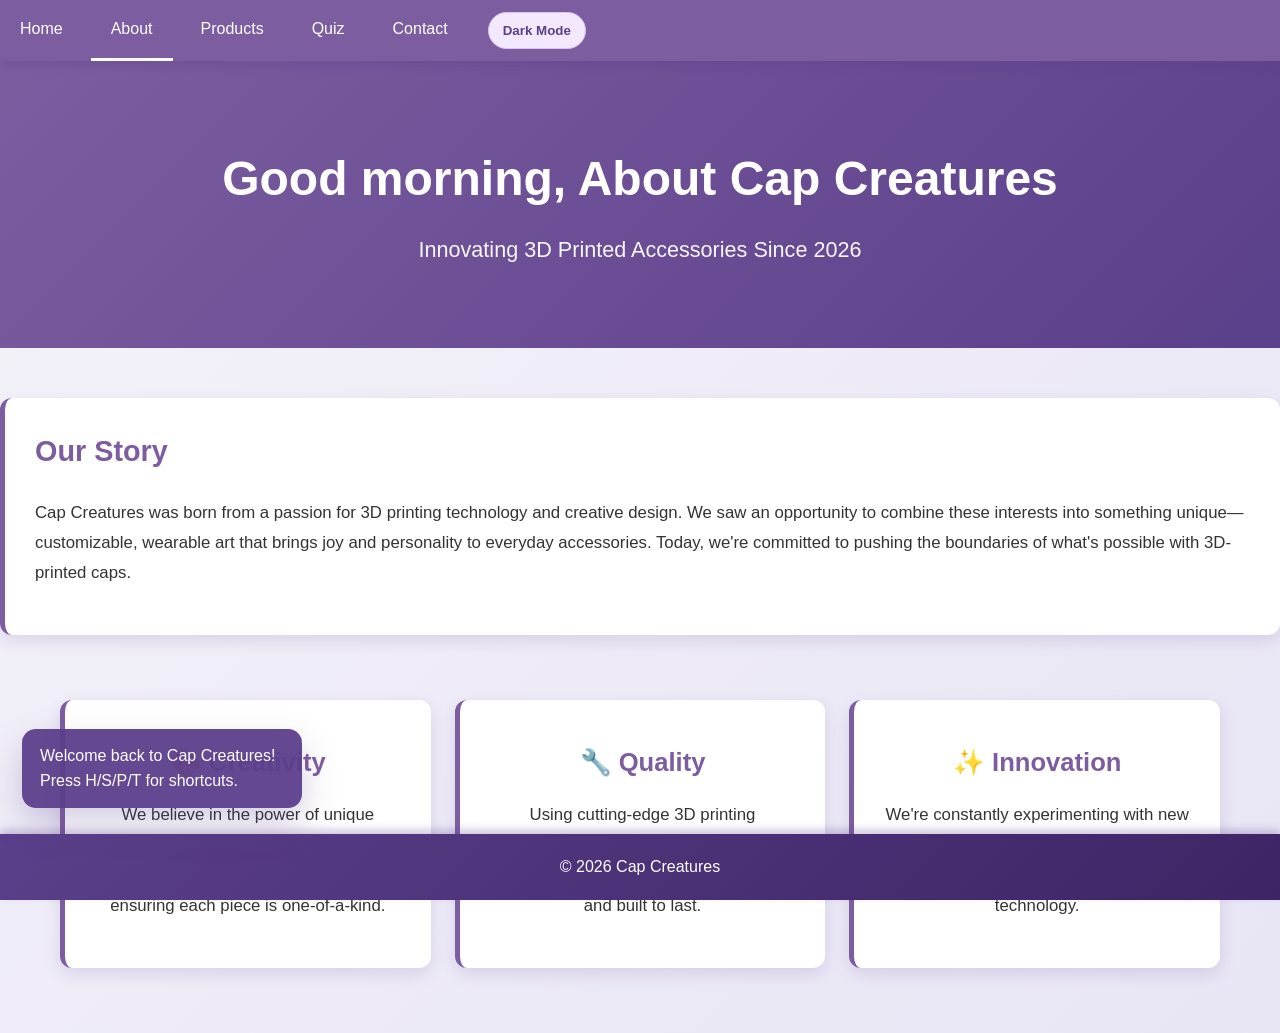
==== about.html @ 5f5dfdba "Add files via upload" ====
<!DOCTYPE html>
<html lang="en">
<head>
    <meta charset="UTF-8">
    <meta name="viewport" content="width=device-width, initial-scale=1.0">
    <title>Cap Creatures | About</title>
    <link rel="stylesheet" href="style.css">
</head>
<body>
   <div class="topnav">
        <a href="index.html">Home</a>
        <a href="about.html">About</a>
        <a href="products.html">Products</a>
        <a href="quiz.html">Quiz</a>
        <a href="contact.html">Contact</a>
    </div>

    <div class="hero-alt">
        <h1>About Cap Creatures</h1>
        <p>Innovating 3D Printed Accessories Since 2026</p>
    </div>

    <div class="card">
        <h2>Our Story</h2>
        <p>Cap Creatures was born from a passion for 3D printing technology and creative design. We saw an opportunity to combine these interests into something unique—customizable, wearable art that brings joy and personality to everyday accessories. Today, we're committed to pushing the boundaries of what's possible with 3D-printed caps.</p>
    </div>

    <div class="cards-grid">
        <div class="card">
            <h3>🎨 Creativity</h3>
            <p>We believe in the power of unique design. Every cap is crafted with attention to detail and artistic vision, ensuring each piece is one-of-a-kind.</p>
        </div>
        <div class="card">
            <h3>🔧 Quality</h3>
            <p>Using cutting-edge 3D printing technology, we deliver high-quality products that are durable, comfortable, and built to last.</p>
        </div>
        <div class="card">
            <h3>✨ Innovation</h3>
            <p>We're constantly experimenting with new materials, designs, and techniques to stay at the forefront of wearable technology.</p>
        </div>
    </div>

   
    

    <footer>
        <p>© 2026 Cap Creatures</p>
    </footer>




    <script src="script.js"></script>
</body>

</html>
---- style.css ----
/* General Styles */
* {
    box-sizing: border-box;
}

body {
    font-family: 'Segoe UI', Tahoma, Geneva, Verdana, sans-serif;
    margin: 0;
    padding: 0;
    background: linear-gradient(135deg, #f5f3f9 0%, #e8e5f5 100%);
    color: #333;
    line-height: 1.6;
}

header {
    background: linear-gradient(135deg, #7c5da0 0%, #5a3f8a 100%);
    color: #fff;
    padding: 15px 0;
    text-align: center;
}

/* Navigation */
.topnav,
nav {
    background-color: #7c5da0;
    overflow: hidden;
    box-shadow: 0 4px 8px rgba(92, 63, 140, 0.3);
    position: sticky;
    top: 0;
    z-index: 100;
}

.topnav a,
nav a {
    float: left;
    display: block;
    color: #fff;
    text-align: center;
    padding: 16px 20px;
    text-decoration: none;
    font-weight: 500;
    transition: all 0.3s ease;
    border-bottom: 3px solid transparent;
}

.topnav a:hover,
nav a:hover {
    background-color: #a67dbe;
    color: #fff;
    border-bottom: 3px solid #e8d5f2;
    transform: translateY(-2px);
}

.topnav a.active-link,
nav a.active-link {
    border-bottom-color: #fff;
}

.theme-toggle {
    background: #f3e9ff;
    color: #5a3f8a;
    border: 1px solid #d8c3f3;
    border-radius: 999px;
    padding: 10px 14px;
    margin-left: 12px;
    font-weight: 700;
    cursor: pointer;
    transition: background 0.2s ease, transform 0.2s ease;
}

.theme-toggle:hover {
    background: #e1cff5;
    transform: translateY(-1px);
}

.button-focus {
    outline: 2px solid #5a3f8a;
    outline-offset: 3px;
}

.view-button,
.buy-button,
.cta-button,
.thingyverse-button,
.theme-toggle {
    position: relative;
    overflow: hidden;
}

.ripple {
    position: absolute;
    border-radius: 50%;
    background: rgba(255, 255, 255, 0.65);
    transform: scale(0);
    animation: ripple 0.6s ease-out;
    pointer-events: none;
}

@keyframes ripple {
    to {
        transform: scale(4);
        opacity: 0;
    }
}

.page-overlay {
    position: fixed;
    inset: 0;
    background: radial-gradient(circle at top left, rgba(124, 93, 160, 0.35), rgba(60, 32, 92, 0.95));
    z-index: 9999;
    opacity: 1;
    transition: opacity 0.8s ease;
}

.page-overlay-hidden {
    opacity: 0;
    pointer-events: none;
}

body.page-loading {
    overflow: hidden;
}

.reveal {
    opacity: 0;
    transform: translateY(24px);
    transition: opacity 0.8s ease, transform 0.8s ease;
}

.reveal-visible {
    opacity: 1;
    transform: none;
}

.hero-image {
    will-change: transform;
}

.topnav {
    display: flex;
    align-items: center;
    flex-wrap: wrap;
    gap: 8px;
}

.topnav a {
    float: none;
}

.back-to-top {
    position: fixed;
    right: 22px;
    bottom: 22px;
    background: #7c5da0;
    color: #fff;
    border: none;
    padding: 10px 14px;
    border-radius: 999px;
    font-size: 0.95rem;
    font-weight: 700;
    cursor: pointer;
    box-shadow: 0 12px 28px rgba(92, 63, 140, 0.22);
    transition: transform 0.2s ease, opacity 0.2s ease;
    z-index: 200;
}

.back-to-top:hover {
    transform: translateY(-2px);
}

.back-to-top[hidden] {
    display: none;
}

.toast-message {
    position: fixed;
    left: 22px;
    bottom: 92px;
    background: rgba(92, 63, 140, 0.95);
    color: #fff;
    padding: 14px 18px;
    border-radius: 14px;
    box-shadow: 0 16px 34px rgba(92, 63, 140, 0.25);
    opacity: 0;
    transform: translateY(10px);
    transition: opacity 0.25s ease, transform 0.25s ease;
    pointer-events: none;
    z-index: 200;
    max-width: 280px;
}

.toast-message.visible {
    opacity: 1;
    transform: translateY(0);
}

.card-hover {
    transform: translateY(-3px);
    box-shadow: 0 14px 34px rgba(92, 63, 140, 0.22);
}

.highlighted-card {
    border-color: #e8d5f2;
    box-shadow: 0 20px 40px rgba(124, 93, 160, 0.35);
    animation: pulse-highlight 2.5s ease-in-out infinite alternate;
}

.quiz-card {
    padding: 30px;
    background: rgba(255, 255, 255, 0.95);
    border-radius: 18px;
    box-shadow: 0 18px 40px rgba(92, 63, 140, 0.12);
}

.quiz-progress {
    display: flex;
    align-items: center;
    justify-content: space-between;
    gap: 14px;
    margin-bottom: 24px;
}

.quiz-progress-track {
    flex: 1;
    height: 10px;
    background: #ece4f7;
    border-radius: 999px;
    overflow: hidden;
    box-shadow: inset 0 2px 8px rgba(124, 93, 160, 0.1);
}

.quiz-progress-bar {
    width: 0%;
    height: 100%;
    background: linear-gradient(135deg, #7c5da0, #ad8bc8);
    transition: width 0.4s ease;
}

.quiz-progress span {
    font-weight: 700;
    color: #5a3f8a;
    white-space: nowrap;
}

.quiz-question {
    margin-bottom: 26px;
}

.quiz-question h2 {
    margin-bottom: 16px;
    color: #5a3f8a;
    font-size: 1.2rem;
}

.quiz-options {
    display: grid;
    gap: 12px;
}

.quiz-options label {
    display: block;
    background: #f8f4fb;
    padding: 14px 18px;
    border-radius: 12px;
    cursor: pointer;
    border: 2px solid transparent;
    transition: border-color 0.25s ease, transform 0.2s ease, background 0.2s ease;
}

.quiz-options input {
    margin-right: 12px;
}

.quiz-options label:hover {
    background: #f2e9ff;
    transform: translateX(2px);
}

.quiz-result {
    text-align: center;
    padding: 24px;
    opacity: 0;
    transform: translateY(20px);
    transition: opacity 0.6s ease, transform 0.6s ease;
}

.quiz-result.quiz-result-active {
    opacity: 1;
    transform: none;
}

.quiz-result-badge {
    display: inline-flex;
    align-items: center;
    justify-content: center;
    margin: 0 auto 18px auto;
    padding: 10px 18px;
    border-radius: 999px;
    background: linear-gradient(135deg, rgba(124, 93, 160, 0.16), rgba(173, 139, 200, 0.24));
    color: #5a3f8a;
    font-weight: 700;
    letter-spacing: 0.03em;
    box-shadow: 0 10px 28px rgba(124, 93, 160, 0.14);
}

.quiz-result img {
    width: 100%;
    max-width: 420px;
    margin: 20px auto;
    display: block;
    border-radius: 18px;
    box-shadow: 0 20px 40px rgba(92, 63, 140, 0.18);
}

.quiz-result h2 {
    margin-bottom: 14px;
    color: #7c5da0;
}

.quiz-result p {
    font-size: 1rem;
    line-height: 1.8;
    max-width: 700px;
    margin: 0 auto 24px auto;
}

@keyframes pulse-highlight {
    from {
        transform: translateY(0);
    }
    to {
        transform: translateY(-4px);
    }
}

body.dark-mode {
    background: #160f24;
    color: #efe6ff;
}

body.dark-mode .topnav,
body.dark-mode nav {
    background-color: #3f2a57;
}

body.dark-mode .topnav a,
body.dark-mode nav a,
body.dark-mode .theme-toggle {
    color: #f3e9ff;
}

body.dark-mode .card {
    background-color: #241a3e;
    color: #efe6ff;
    border-left-color: #9f80d9;
}

body.dark-mode .hero,
body.dark-mode .hero-alt {
    background: rgba(124, 93, 160, 0.12);
}

body.dark-mode .back-to-top {
    background: #9f80d9;
}

body.dark-mode .toast-message {
    background: rgba(150, 112, 209, 0.95);
}

main {
    padding: 40px 20px 100px 20px;
    max-width: 1000px;
    margin: 0 auto;
}

/* Hero Section */
.hero {
    display: grid;
    grid-template-columns: 1fr 1fr;
    align-items: center;
    gap: 40px;
    padding: 60px 20px;
    max-width: 1200px;
    margin: 0 auto 50px;
    background: linear-gradient(135deg, rgba(124, 93, 160, 0.08) 0%, rgba(173, 139, 200, 0.08) 100%);
    border-radius: 18px;
}

.hero-content {
    z-index: 2;
}

.hero h1 {
    font-size: 3.2em;
    color: #7c5da0;
    margin: 0 0 12px 0;
    font-weight: 800;
    line-height: 1.1;
}

.hero p {
    font-size: 1.28em;
    color: #5a4a72;
    margin: 0 0 28px 0;
    line-height: 1.4;
}

.hero-image {
    width: 100%;
    max-height: 400px;
    object-fit: cover;
    border-radius: 16px;
    box-shadow: 0 20px 50px rgba(92, 63, 140, 0.2);
}

.cta-button {
    display: inline-block;
    padding: 16px 40px;
    background: linear-gradient(135deg, #7c5da0 0%, #ad8bc8 100%);
    color: #fff;
    text-decoration: none;
    border-radius: 999px;
    font-size: 1.05rem;
    font-weight: 700;
    text-transform: uppercase;
    letter-spacing: 0.05em;
    transition: all 0.3s ease;
    box-shadow: 0 8px 24px rgba(124, 93, 160, 0.2);
}

.cta-button:hover {
    transform: translateY(-3px);
    box-shadow: 0 14px 36px rgba(124, 93, 160, 0.3);
    opacity: 0.96;
}

/* Cards */
.card {
    background-color: #fff;
    border: none;
    border-left: 5px solid #7c5da0;
    border-radius: 12px;
    padding: 30px;
    margin: 25px 0;
    color: #333;
    box-shadow: 0 6px 16px rgba(92, 63, 140, 0.15);
    transition: all 0.3s ease;
}

.card:hover {
    box-shadow: 0 10px 24px rgba(92, 63, 140, 0.25);
    transform: translateY(-4px);
}

.card h2 {
    color: #7c5da0;
    margin-top: 0;
    font-size: 1.8em;
}

.card p {
    font-size: 1.05em;
    line-height: 1.8;
}

/* Products Container */
.products-container {
    display: grid;
    grid-template-columns: repeat(3, 1fr);
    gap: 20px;
    max-width: 1200px;
    margin: 0 auto;
}

/* Footer */
footer {
    background: linear-gradient(135deg, #5a3f8a 0%, #3d2565 100%);
    color: #fff;
    text-align: center;
    padding: 20px;
    position: fixed;
    width: 100%;
    bottom: 0;
    box-shadow: 0 -4px 8px rgba(92, 63, 140, 0.3);
    font-weight: 500;
}

footer p {
    margin: 0;
}

/* Responsive Design */
@media (max-width: 768px) {
    .hero {
        grid-template-columns: 1fr;
        padding: 40px 20px;
        gap: 25px;
        margin-bottom: 30px;
    }

    .hero h1 {
        font-size: 2.2em;
    }

    .hero p {
        font-size: 1.1em;
    }

    .hero-image {
        max-height: 300px;
    }

    .card {
        padding: 20px;
        margin: 15px 0;
    }
    
    .card h2 {
        font-size: 1.4em;
    }
    
    main {
        padding: 20px 15px 100px 15px;
    }
}

@media (max-width: 600px) {
    .topnav a,
    nav a {
        float: none;
        width: 100%;
        padding: 14px 16px;
    }
    
    .card {
        width: 100%;
    }
}

.product-card {
    max-width: 540px;
    margin: 40px auto 100px;
    text-align: center;
}

.product-card img {
    width: 100%;
    max-height: 320px;
    object-fit: cover;
    border-radius: 18px;
    margin: 24px 0;
    box-shadow: 0 12px 24px rgba(92, 63, 140, 0.18);
}

.product-card p {
    font-size: 1rem;
    margin: 0 0 28px;
    color: #5a4a72;
}

.view-button {
    display: inline-block;
    padding: 14px 34px;
    background: linear-gradient(135deg, #7c5da0 0%, #ad8bc8 100%);
    color: #fff;
    border: none;
    border-radius: 999px;
    cursor: pointer;
    font-size: 0.98rem;
    font-weight: 700;
    text-transform: uppercase;
    letter-spacing: 0.04em;
    transition: transform 0.25s ease, box-shadow 0.25s ease, opacity 0.25s ease;
}

.view-button:hover,
.view-button:focus {
    transform: translateY(-2px);
    box-shadow: 0 14px 30px rgba(124, 93, 160, 0.22);
    opacity: 0.96;
}

/* Shop Page Styles */
.shop-grid {
    display: grid;
    grid-template-columns: repeat(auto-fit, minmax(260px, 1fr));
    gap: 24px;
    max-width: 1200px;
    margin: 40px auto;
    padding: 0 20px;
}

.shop-grid .product-card {
    text-align: left;
    padding: 24px;
    border-radius: 20px;
    background: #fff;
    border: 1px solid rgba(124, 93, 160, 0.15);
    box-shadow: 0 12px 30px rgba(92, 63, 140, 0.08);
}

.shop-grid .product-card h3 {
    margin: 18px 0 10px;
    color: #5a3f8a;
    font-size: 1.35rem;
}

.shop-grid .product-card .price {
    font-weight: 700;
    margin: 12px 0;
    color: #7c5da0;
}

.buy-button,
.view-button {
    display: inline-block;
    padding: 14px 34px;
    background: linear-gradient(135deg, #7c5da0 0%, #ad8bc8 100%);
    color: #fff;
    border: none;
    border-radius: 999px;
    cursor: pointer;
    font-size: 0.98rem;
    font-weight: 700;
    text-transform: uppercase;
    letter-spacing: 0.04em;
    transition: transform 0.25s ease, box-shadow 0.25s ease, opacity 0.25s ease;
}

.buy-button:hover,
.buy-button:focus {
    transform: translateY(-2px);
    box-shadow: 0 14px 30px rgba(124, 93, 160, 0.22);
    opacity: 0.96;
}

.checkout-form {
    display: grid;
    gap: 18px;
    margin-top: 24px;
}

.checkout-form label {
    display: block;
    font-weight: 600;
    color: #4f3a69;
    font-size: 0.95rem;
}

.checkout-form input,
.checkout-form textarea {
    width: 100%;
    border: 1px solid rgba(124, 93, 160, 0.25);
    border-radius: 14px;
    padding: 14px 16px;
    margin-top: 8px;
    font-size: 1rem;
    background: #faf8ff;
    color: #3b2d53;
}

.checkout-form textarea {
    resize: vertical;
}

.payment-row {
    display: flex;
    gap: 18px;
    flex-wrap: wrap;
    margin-top: 4px;
}

.payment-row label {
    display: inline-flex;
    align-items: center;
    gap: 8px;
    font-weight: 500;
}

.order-confirmation {
    margin-top: 30px;
    padding: 28px;
    background: #f9f5ff;
    border: 1px solid rgba(124, 93, 160, 0.18);
    border-radius: 18px;
}

.order-confirmation h3 {
    margin-top: 0;
    color: #7c5da0;
}

.order-confirmation p {
    color: #5a4a72;
    line-height: 1.65;
}

/* About Page Hero */
.hero-alt {
    background: linear-gradient(135deg, #7c5da0 0%, #5a3f8a 100%);
    color: #fff;
    padding: 80px 40px;
    text-align: center;
    margin-bottom: 50px;
}

.hero-alt h1 {
    font-size: 3em;
    margin: 0 0 16px 0;
    font-weight: 800;
}

.hero-alt p {
    font-size: 1.35em;
    margin: 0;
    opacity: 0.95;
}

/* Cards Grid */
.cards-grid {
    display: grid;
    grid-template-columns: repeat(auto-fit, minmax(300px, 1fr));
    gap: 24px;
    margin: 40px 0;
    max-width: 1200px;
    margin-left: auto;
    margin-right: auto;
    padding: 0 20px;
}

.cards-grid .card {
    text-align: center;
}

.cards-grid h3 {
    font-size: 1.6em;
    color: #7c5da0;
    margin: 12px 0;
}

    border-left: 5px solid #7c5da0;
    border-radius: 12px;
    padding: 30px;
    color: #333;
    box-shadow: 0 6px 16px rgba(92, 63, 140, 0.15);
    transition: all 0.3s ease;


    .card1 {
    display: flex;
    flex-wrap: wrap;
    gap: 20px;
    justify-content: space-between;
}
.card1 hover {
    transform: translateY(-4px);
    box-shadow: 0 10px 24px rgba(92, 63, 140, 0.25);
}
.card1  {
    flex: 1 1 calc(33.333% - 20px);
    max-width: calc(60.6666% - 25px);
    background-color: #ffffff;
    border: none;
    border-left: 5px solid #7c5da0;
    border-radius: 12px;
    padding: 30px;
    color: #333;
    box-shadow: 0 6px 16px rgba(92, 63, 140, 0.15);
    transition: all 0.3s ease;



}
.card1 {
    display: flex;
    flex-wrap: wrap;
    gap: 20px;
    justify-content: space-between;
}
.card1 hover {
    transform: translateY(-4px);
    box-shadow: 0 10px 24px rgba(92, 63, 140, 0.25);
}
.card1 {
    flex: 1 1 calc(33.333% - 20px);
    max-width: calc(60.6666% - 25px);
    background-color: #ffffff;
    border: none;
    border-left: 5px solid #7c5da0;
    border-radius: 12px;
    padding: 30px;
    color: #333;
    box-shadow: 0 6px 16px rgba(92, 63, 140, 0.15);
    transition: all 0.3s ease;


}
.thingyverse-button {
    display: inline-block;
    padding: 14px 34px;
    background: linear-gradient(135deg, #7c5da0 0%, #ad8bc8 100%);
    color: #fff;
    border: none;
    border-radius: 999px;
    cursor: pointer;
    font-size: 0.98rem;
    font-weight: 700;
    text-transform: uppercase;
    letter-spacing: 0.04em;
    transition: transform 0.25s ease, box-shadow 0.25s ease, opacity 0.25s ease;
}

.thingyverse-button:hover,
.thingyverse-button:focus {
    transform: translateY(-2px);
    box-shadow: 0 14px 30px rgba(124, 93, 160, 0.22);
    opacity: 0.96;
}

    border-left: 5px solid #7c5da0;
    border-radius: 12px;
    padding: 30px;
    color: #333;
    box-shadow: 0 6px 16px rgba(92, 63, 140, 0.15);
    transition: all 0.3s ease;


    .card1 {
    display: flex;
    flex-wrap: wrap;
    gap: 20px;
    justify-content: space-between;
}
.page-content,
.fs-form {
  width: min(920px, calc(100% - 32px));
  margin: 72px auto;
  padding: clamp(24px, 5vw, 44px);
  border: 1px solid rgba(255, 255, 255, 0.16);
  border-radius: 8px;
  background: var(--panel-dark);
  box-shadow: var(--shadow);
  backdrop-filter: blur(12px);
}

.fs-form {
  color: var(--ink);
  background: var(--panel);
}

.fs-form h1 {
  margin-bottom: 18px;
  color: var(--ink);
  font-size: clamp(2rem, 5vw, 3.4rem);
}

.fs-field {
  margin-bottom: 18px;
}

.fs-label {
  display: block;
  margin-bottom: 7px;
  font-weight: 800;
}

.fs-input,
.fs-textarea {
  width: 100%;
  padding: 13px;
  border: 2px solid rgba(16, 16, 20, 0.14);
  border-radius: 6px;
  background: white;
  color: var(--ink);
  font-size: 16px;
}

.fs-input:focus,
.fs-textarea:focus {
  outline: 3px solid rgba(49, 215, 255, 0.36);
  border-color: var(--cyan);
}

.fs-textarea {
  min-height: 140px;
  resize: vertical;
}

.fs-description,
.char-count {
  margin: 7px 0 0;
  color: #56435d;
  font-size: 0.92rem;
}

.fs-button {
  width: 100%;
}
.cards {
    display: flex;
    flex-wrap: wrap;
    gap: 20px;
    justify-content: space-between;
}]
.cards:hover {
    transform: translateY(-4px);
    box-shadow: 0 10px 24px rgba(92, 63, 140, 0.25);
}
.cards {
    flex: 1 1 calc(33.333% - 20px);
    max-width: calc(60.6666% - 25px);
    background-color: #ffffff;
    border: none;
    border-left: 5px solid #7c5da0;
    border-radius: 12px;
    .products-container {
    display: flex;
    flex-wrap: wrap;
    gap: 20px;
}

.products-container {
    display: grid;
    grid-template-columns: repeat(3, 1fr);
    gap: 20px;
}
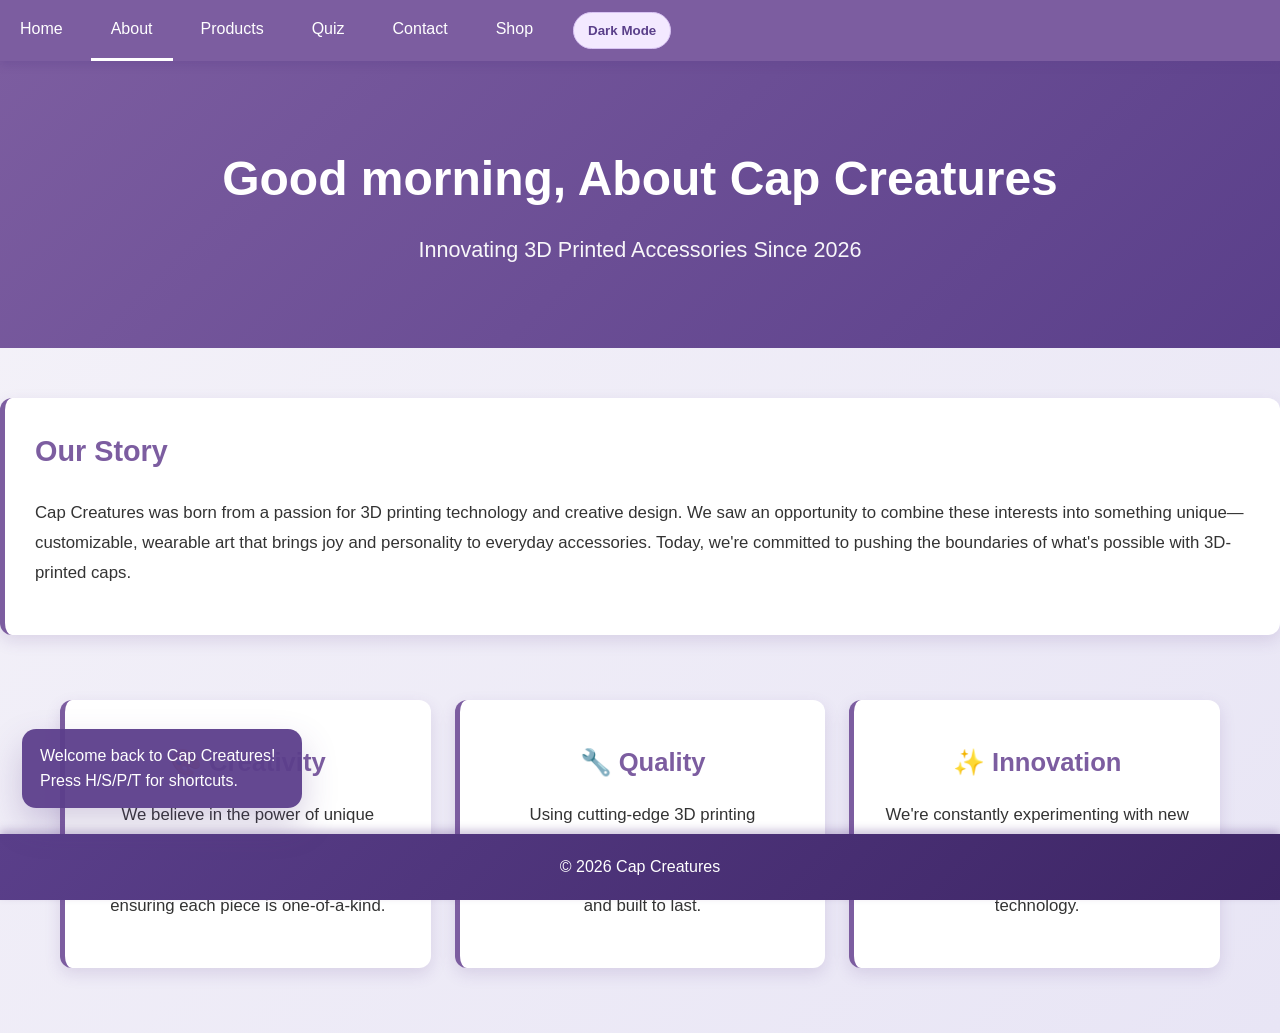
==== commit 1e86ebc2: "Add files via upload" ====
--- a/about.html
+++ b/about.html
@@ -7,12 +7,13 @@
     <link rel="stylesheet" href="style.css">
 </head>
 <body>
-   <div class="topnav">
+   <div class="topnav" role="navigation" aria-label="Main navigation">
         <a href="index.html">Home</a>
         <a href="about.html">About</a>
         <a href="products.html">Products</a>
         <a href="quiz.html">Quiz</a>
         <a href="contact.html">Contact</a>
+        <a href="shop.html">Shop</a>
     </div>
 
     <div class="hero-alt">
--- a/style.css
+++ b/style.css
@@ -529,13 +529,77 @@
     .topnav a,
     nav a {
         float: none;
-        width: 100%;
+        width: auto;
+        display: inline-block;
         padding: 14px 16px;
     }
     
     .card {
         width: 100%;
     }
+}
+
+/* Mobile-only accessibility tweaks (no desktop layout changes) */
+@media (max-width: 600px) {
+    /* Slightly larger base type for readability on phones */
+    html { font-size: 18px; }
+    body { line-height: 1.75; }
+
+    /* Nav stays horizontal on phones: scrollable row, easy to tap */
+    .topnav {
+        flex-direction: row;
+        align-items: center;
+        gap: 8px;
+        overflow-x: auto;
+        -webkit-overflow-scrolling: touch;
+        padding: 6px 8px;
+    }
+    .topnav a,
+    .topnav .nav-links a {
+        display: inline-block;
+        white-space: nowrap;
+        padding: 10px 14px;
+        font-size: 1.02rem;
+    }
+    /* If nav-links wrapper exists, show as row */
+    .topnav .nav-links { display: flex; flex-direction: row; gap: 8px; }
+    /* hide the toggle when showing horizontal nav */
+    .nav-toggle { display: none; }
+
+    /* Make primary CTAs full width and large enough for touch */
+    .view-button, .buy-button, .cta-button, .thingyverse-button {
+        width: 100%;
+        min-height: 56px;
+        padding: 14px 18px;
+        font-size: 1.05rem;
+    }
+
+    /* Form inputs bigger and spaced for touch + easier reading */
+    .checkout-form {
+        gap: 20px;
+    }
+    .checkout-form input, .checkout-form textarea {
+        padding: 16px 18px;
+        font-size: 1.05rem;
+    }
+
+    /* Radios and labels larger to avoid mis-taps */
+    .payment-row input[type="radio"] { width: 20px; height: 20px; }
+    .payment-row label { padding: 10px 12px; }
+
+    /* Stack product grids to a single column for legibility */
+    .products-container, .shop-grid, .cards-grid {
+        grid-template-columns: 1fr !important;
+    }
+
+    /* Avoid a fixed footer covering content on small screens */
+    footer { position: static; padding: 22px 12px; }
+
+    /* Reduce clutter for screen readers: ensure focus order remains natural */
+    .topnav .theme-toggle { margin-left: 0; margin-top: 8px; }
+
+    /* Keep animations subtle on phones */
+    .reveal { transform: none; opacity: 1; }
 }
 
 .product-card {
@@ -610,6 +674,47 @@
     font-weight: 700;
     margin: 12px 0;
     color: #7c5da0;
+}
+
+.construction-overlay {
+    position: fixed;
+    inset: 0;
+    z-index: 120;
+    pointer-events: none;
+    background: rgba(0, 0, 0, 0.08);
+}
+
+.construction-overlay__tape {
+    position: absolute;
+    top: 50%;
+    left: 50%;
+    transform: translate(-50%, -50%) rotate(-18deg);
+    padding: 20px 80px;
+    background: repeating-linear-gradient(
+        -45deg,
+        #f2c94c,
+        #f2c94c 18px,
+        #111 18px,
+        #111 24px
+    );
+    color: #111;
+    font-size: 1.7rem;
+    font-weight: 900;
+    text-transform: uppercase;
+    letter-spacing: 0.18em;
+    text-align: center;
+    box-shadow: 0 18px 40px rgba(0, 0, 0, 0.35);
+    border: 4px solid rgba(17, 17, 17, 0.85);
+}
+
+.construction-overlay + .shop-grid .product-card {
+    opacity: 0.45;
+    filter: brightness(0.75);
+    pointer-events: none;
+}
+
+.construction-overlay + .shop-grid .product-card a {
+    pointer-events: none;
 }
 
 .buy-button,
@@ -635,33 +740,324 @@
     opacity: 0.96;
 }
 
+..checkout-form {
+    display: grid;
+    gap: 18px;
+    margin-top: 24px;
+    padding: 28px;
+    background: linear-gradient(180deg, rgba(255,255,255,0.92) 0%, rgba(250,248,255,0.98) 100%);
+    border: 1px solid rgba(124, 93, 160, 0.18);
+    border-radius: 30px;
+    box-shadow: 0 24px 60px rgba(92, 63, 140, 0.12);
+}
+
+.checkout-steps {
+    display: flex;
+    justify-content: space-between;
+    gap: 12px;
+    margin-bottom: 18px;
+    flex-wrap: wrap;
+}
+
+.checkout-step {
+    flex: 1 1 30%;
+    min-width: 130px;
+    padding: 14px 16px;
+    border-radius: 18px;
+    background: rgba(124, 93, 160, 0.08);
+    color: #4f3a69;
+    text-align: center;
+    font-weight: 700;
+    letter-spacing: 0.02em;
+    box-shadow: inset 0 0 0 1px rgba(255,255,255,0.8);
+}
+
+.checkout-step.active {
+    background: linear-gradient(135deg, #7c5da0 0%, #ad8bc8 100%);
+    color: #fff;
+    box-shadow: 0 12px 24px rgba(124, 93, 160, 0.18);
+}
+
+.checkout-form label {
+    display: block;
+    font-weight: 700;
+    color: #4b3262;
+    font-size: 0.95rem;
+}
+
+.checkout-form input,
+.checkout-form textarea,
+.checkout-form select {
+    width: 100%;
+    border: 1px solid rgba(124, 93, 160, 0.22);
+    border-radius: 18px;
+    padding: 16px 18px;
+    margin-top: 8px;
+    font-size: 1rem;
+    background: #fcf9ff;
+    color: #2f1d44;
+    box-shadow: inset 0 0 0 1px rgba(255,255,255,0.7);
+    transition: border-color 0.2s ease, box-shadow 0.2s ease, transform 0.2s ease;
+}
+
+.checkout-form input:focus,
+.checkout-form textarea:focus,
+.checkout-form select:focus {
+    border-color: #8d5bb5;
+    box-shadow: 0 0 0 4px rgba(124, 93, 160, 0.12);
+    outline: none;
+    transform: translateY(-1px);
+}
+
+.form-status-message {
+    margin-top: 16px;
+    padding: 14px 18px;
+    border-radius: 18px;
+    font-weight: 700;
+    color: #fff;
+    background: rgba(110, 74, 171, 0.92);
+    transition: background 0.25s ease, transform 0.2s ease;
+}
+
+.form-status-message.form-status-error {
+    background: rgba(196, 55, 79, 0.95);
+}
+
+.form-status-message.form-status-success {
+    background: rgba(72, 152, 112, 0.95);
+}
+
+.checkout-form input[type="submit"],
+.checkout-form button {
+    width: fit-content;
+}
+
+.checkout-form textarea {
+    resize: vertical;
+}
+
+.checkout-form .note-box {
+    padding: 18px 20px;
+    background: #f5f0ff;
+    border-radius: 18px;
+    border: 1px solid rgba(124, 93, 160, 0.12);
+    color: #5a4a72;
+    font-size: 0.97rem;
+    line-height: 1.7;
+}
+
+.checkout-summary {
+    max-width: 1100px;
+    margin: 0 auto 30px;
+    padding: 0 20px;
+}
+
+.product-preview {
+    display: flex;
+    align-items: center;
+    gap: 24px;
+    padding: 24px;
+    border-radius: 24px;
+    background: #fff;
+    border: 1px solid rgba(124, 93, 160, 0.15);
+    box-shadow: 0 14px 30px rgba(92, 63, 140, 0.08);
+}
+
+.checkout-grid {
+    display: grid;
+    grid-template-columns: minmax(0, 1.8fr) minmax(300px, 1fr);
+    gap: 24px;
+    align-items: start;
+}
+
+.checkout-main {
+    display: flex;
+    flex-direction: column;
+    gap: 20px;
+}
+
+.checkout-sidebar {
+    display: grid;
+    gap: 18px;
+}
+
+.sidebar-panel {
+    padding: 24px;
+    border-radius: 24px;
+    background: linear-gradient(180deg, rgba(255,255,255,0.96), #faf2ff);
+    border: 1px solid rgba(124, 93, 160, 0.15);
+    box-shadow: 0 16px 32px rgba(92, 63, 140, 0.08);
+}
+
+.sidebar-panel h3,
+.sidebar-panel h4 {
+    margin-top: 0;
+    color: #63378f;
+}
+
+.sidebar-panel ul {
+    margin: 0;
+    padding: 0;
+    list-style: none;
+}
+
+.sidebar-panel ul li {
+    padding: 10px 0;
+    border-bottom: 1px solid rgba(124, 93, 160, 0.1);
+    color: #4e356a;
+    font-weight: 600;
+}
+
+.sidebar-panel ul li:last-child {
+    border-bottom: none;
+}
+
+.sidebar-highlight {
+    background: linear-gradient(180deg, rgba(124, 93, 160, 0.12), rgba(124, 93, 160, 0.04));
+}
+
+.sidebar-cta {
+    background: linear-gradient(180deg, rgba(124, 93, 160, 0.12), rgba(255,255,255,0.95));
+}
+
+.checkout-list {
+    list-style: none;
+    padding: 0;
+    margin: 0;
+}
+
+.checkout-list li {
+    display: flex;
+    justify-content: space-between;
+    gap: 12px;
+    padding: 16px 0;
+    border-bottom: 1px solid rgba(124, 93, 160, 0.12);
+    color: #442f63;
+}
+
+.checkout-list li:last-child {
+    border-bottom: none;
+    font-weight: 700;
+    color: #341f55;
+}
+
 .checkout-form {
     display: grid;
     gap: 18px;
     margin-top: 24px;
+    padding: 28px;
+    background: linear-gradient(180deg, rgba(255,255,255,0.92) 0%, rgba(250,248,255,0.98) 100%);
+    border: 1px solid rgba(124, 93, 160, 0.18);
+    border-radius: 30px;
+    box-shadow: 0 24px 60px rgba(92, 63, 140, 0.12);
+}
+
+.checkout-step {
+    flex: 1 1 0;
+    padding: 12px 14px;
+    border-radius: 16px;
+    background: rgba(124, 93, 160, 0.08);
+    color: #5a3f8a;
+    text-align: center;
+    font-weight: 700;
+    letter-spacing: 0.02em;
+}
+
+.checkout-step.active {
+    background: linear-gradient(135deg, #7c5da0 0%, #ad8bc8 100%);
+    color: #fff;
+    box-shadow: 0 12px 24px rgba(124, 93, 160, 0.18);
+}
+
+.note-box {
+    padding: 18px 20px;
+    border-radius: 22px;
+    background: rgba(124, 93, 160, 0.08);
+    border: 1px dashed rgba(124, 93, 160, 0.25);
+    color: #3e285d;
 }
 
 .checkout-form label {
     display: block;
-    font-weight: 600;
-    color: #4f3a69;
+    font-weight: 700;
+    color: #4b3262;
     font-size: 0.95rem;
 }
 
 .checkout-form input,
-.checkout-form textarea {
+.checkout-form textarea,
+.checkout-form select {
     width: 100%;
-    border: 1px solid rgba(124, 93, 160, 0.25);
-    border-radius: 14px;
-    padding: 14px 16px;
+    border: 1px solid rgba(124, 93, 160, 0.22);
+    border-radius: 18px;
+    padding: 16px 18px;
     margin-top: 8px;
     font-size: 1rem;
-    background: #faf8ff;
-    color: #3b2d53;
-}
-
-.checkout-form textarea {
-    resize: vertical;
+    background: #fcf9ff;
+    color: #2f1d44;
+    box-shadow: inset 0 0 0 1px rgba(255,255,255,0.7);
+    transition: border-color 0.2s ease, box-shadow 0.2s ease, transform 0.2s ease;
+}
+
+.checkout-form input:focus,
+.checkout-form textarea:focus,
+.checkout-form select:focus {
+    border-color: #8d5bb5;
+    box-shadow: 0 0 0 4px rgba(124, 93, 160, 0.12);
+    outline: none;
+    transform: translateY(-1px);
+}
+
+.submit-button {
+    align-self: start;
+    padding: 16px 34px;
+    background: linear-gradient(135deg, #6e4aab 0%, #bc7bdb 100%);
+    box-shadow: 0 18px 36px rgba(124, 93, 160, 0.22);
+}
+
+.submit-button:hover,
+.submit-button:focus {
+    transform: translateY(-2px);
+    box-shadow: 0 22px 44px rgba(124, 93, 160, 0.28);
+}
+
+.payment-option {
+    display: inline-flex;
+    align-items: center;
+    gap: 10px;
+    padding: 12px 16px;
+    border-radius: 18px;
+    background: #f7f2ff;
+    border: 1px solid rgba(124, 93, 160, 0.12);
+}
+
+.payment-option input {
+    width: auto;
+    margin: 0;
+}
+
+@media (max-width: 900px) {
+    .checkout-grid {
+        grid-template-columns: 1fr;
+    }
+}
+
+.product-preview img {
+    width: 220px;
+    max-width: 220px;
+    border-radius: 20px;
+    object-fit: cover;
+}
+
+.product-preview h2 {
+    margin-top: 0;
+    color: #5a3f8a;
+}
+
+.product-preview p {
+    margin: 0;
+    color: #5a4a72;
+    line-height: 1.7;
 }
 
 .payment-row {
@@ -924,4 +1320,82 @@
     display: grid;
     grid-template-columns: repeat(3, 1fr);
     gap: 20px;
+}
+
+/* Mobile accessibility improvements */
+/* Ensure legible text and comfortable touch targets on small screens */
+@media (max-width: 768px) {
+    html { font-size: 18px; }
+    body { line-height: 1.7; }
+    .view-button, .buy-button, .cta-button, .thingyverse-button, .back-to-top {
+        min-height: 48px;
+        padding: 14px 20px;
+        touch-action: manipulation;
+    }
+    .checkout-form input, .checkout-form textarea {
+        padding: 16px 18px;
+        font-size: 1.05rem;
+    }
+    footer {
+        position: static;
+        padding-bottom: 30px;
+    }
+
+    /* Responsive nav: hide links behind toggle */
+    .nav-toggle { display: inline-flex; }
+    .topnav { align-items: center; }
+    .topnav .nav-links { display: none; width: 100%; }
+    .topnav.open .nav-links { display: flex; flex-direction: column; gap: 8px; }
+    .topnav .nav-links a { width: 100%; padding: 12px 16px; }
+}
+
+/* Accessible focus styles */
+:focus {
+    outline: 3px solid rgba(49, 215, 255, 0.36);
+    outline-offset: 3px;
+}
+
+/* Skip link */
+.skip-link {
+    position: absolute;
+    left: -999px;
+    top: auto;
+    width: 1px;
+    height: 1px;
+    overflow: hidden;
+}
+.skip-link:focus {
+    left: 12px;
+    top: 12px;
+    width: auto;
+    height: auto;
+    padding: 10px 14px;
+    background: #fff;
+    color: #5a3f8a;
+    border-radius: 6px;
+    box-shadow: 0 6px 18px rgba(92,63,140,0.18);
+    z-index: 9999;
+}
+
+/* Larger radio inputs for touch */
+.payment-row input[type="radio"] {
+    width: 20px;
+    height: 20px;
+}
+.payment-row label {
+    padding: 8px 10px;
+    border-radius: 8px;
+}
+
+/* Make interactive elements easier to target */
+.topnav a, nav a {
+    border-radius: 8px;
+}
+
+/* Ensure images scale correctly (already present but reinforced) */
+img { max-width: 100%; height: auto; }
+
+/* Reduce motion for users who prefer it */
+@media (prefers-reduced-motion: reduce) {
+    * { transition: none !important; animation: none !important; }
 }
